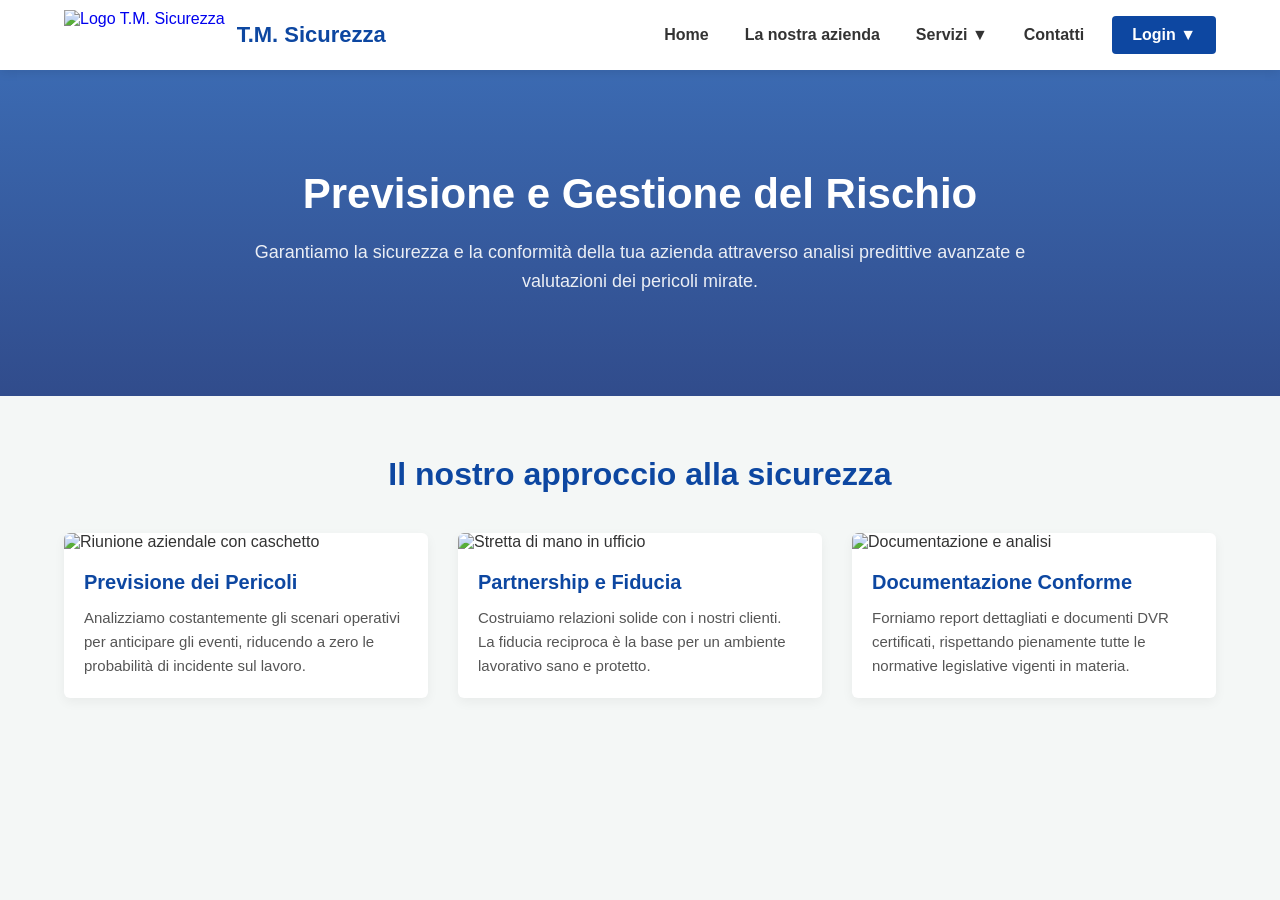
==== index.html @ 2ddda4a0 "Add files via upload" ====
<!DOCTYPE html>
<html lang="it">
<head>
    <meta charset="UTF-8">
    <meta name="viewport" content="width=device-width, initial-scale=1.0">
    <title>T.M. Sicurezza - Previsione Rischio</title>
    <!-- Collegamento al file CSS esterno -->
    <link rel="stylesheet" href="style.css">
</head>
<body>

    <!-- Barra di Navigazione -->
    <nav class="navbar">
        <div class="logo">
            <a href="index.html">
                <img src="FOTO/Logo.jpg" alt="Logo T.M. Sicurezza">
                <span>T.M. Sicurezza</span>
            </a>
        </div>
        <ul class="nav-links">
            <li><a href="index.html">Home</a></li>
            <li><a href="La nostra azienda.html">La nostra azienda</a></li>
            
            <!-- Menu a tendina Servizi -->
            <li class="dropdown-trigger">
                <a href="#">Servizi ▼</a>
                <ul class="dropdown">
                    <li><a href="Esempio di documentazione DVR.html">Esempio di documentazione DVR</a></li>
                    <li><a href="Calcolo della valutazione di Rischio.html">Calcolo della valutazione di Rischio</a></li>
                    <li><a href="Spiegazione della valutazione del Calcolo del RIschio e Pericolo.html">Spiegazione della valutazione</a></li>
                </ul>
            </li>
            
            <li><a href="Contatti.html">Contatti</a></li>
            
            <!-- Menu a tendina Login -->
            <li class="dropdown-trigger">
                <a href="#" class="login-btn">Login ▼</a>
                <ul class="dropdown dropdown-login">
                    <li><a href="Clienti.html">Clienti</a></li>
                    <li><a href="Dipendenti.html">Dipendenti</a></li>
                </ul>
            </li>
        </ul>
    </nav>

    <!-- Sezione Hero / Intestazione Principale -->
    <section class="hero">
        <h1>Previsione e Gestione del Rischio</h1>
        <p>Garantiamo la sicurezza e la conformità della tua azienda attraverso analisi predittive avanzate e valutazioni dei pericoli mirate.</p>
    </section>

    <!-- Sezione Aziendale con Griglia di Foto e Spiegazioni -->
    <section class="about-company">
        <div class="section-title">
            <h2>Il nostro approccio alla sicurezza</h2>
        </div>
        
        <div class="cards-container">
            <!-- Card 1: Riunione Aziendale -->
            <div class="card">
                <img src="FOTO/Caschetto.jpg" alt="Riunione aziendale con caschetto">
                <div class="card-content">
                    <h3>Previsione dei Pericoli</h3>
                    <p>Analizziamo costantemente gli scenari operativi per anticipare gli eventi, riducendo a zero le probabilità di incidente sul lavoro.</p>
                </div>
            </div>

            <!-- Card 2: Stretta di mano -->
            <div class="card">
                <img src="FOTO/StrettaDiMano.jpg" alt="Stretta di mano in ufficio">
                <div class="card-content">
                    <h3>Partnership e Fiducia</h3>
                    <p>Costruiamo relazioni solide con i nostri clienti. La fiducia reciproca è la base per un ambiente lavorativo sano e protetto.</p>
                </div>
            </div>

            <!-- Card 3: Documentazione -->
            <div class="card">
                <img src="FOTO/DocumentazioneFoto.jpg" alt="Documentazione e analisi">
                <div class="card-content">
                    <h3>Documentazione Conforme</h3>
                    <p>Forniamo report dettagliati e documenti DVR certificati, rispettando pienamente tutte le normative legislative vigenti in materia.</p>
                </div>
            </div>
        </div>
    </section>

</body>
</html>
---- style.css ----
/* Reset di base e impostazioni generali */
* {
    margin: 0;
    padding: 0;
    box-sizing: border-box;
    font-family: 'Segoe UI', Tahoma, Geneva, Verdana, sans-serif;
}

body {
    background-color: #f4f7f6;
    color: #333;
}

/* Barra di navigazione */
.navbar {
    display: flex;
    justify-content: space-between;
    align-items: center;
    background-color: #ffffff;
    padding: 10px 5%;
    box-shadow: 0 2px 10px rgba(0, 0, 0, 0.1);
    position: sticky;
    top: 0;
    z-index: 1000;
}

/* Allineamento Logo.jpg e Testo affiancato */
.logo a {
    text-decoration: none;
    display: flex;
    align-items: center;
    gap: 12px;
}

.logo img {
    height: 50px; /* Regola l'altezza del tuo logo */
    width: auto;
    object-fit: contain;
}

.logo span {
    font-size: 22px;
    font-weight: bold;
    color: #0d47a1;
}

/* Menu e Liste di Navigazione */
.nav-links {
    list-style: none;
    display: flex;
    align-items: center;
}

.nav-links li {
    position: relative;
}

.nav-links a {
    display: block;
    padding: 15px 18px;
    text-decoration: none;
    color: #333;
    font-weight: 600;
    transition: color 0.3s;
}

.nav-links a:hover {
    color: #0d47a1;
}

/* Struttura Menu a Tendina (Servizi e Login) */
.dropdown {
    display: none;
    position: absolute;
    top: 100%;
    left: 0;
    background-color: #ffffff;
    box-shadow: 0 8px 16px rgba(0,0,0,0.15);
    width: 280px;
    border-radius: 4px;
    list-style: none;
    border-top: 3px solid #0d47a1;
}

/* Tende a destra per il login per non farlo uscire dallo schermo */
.dropdown-login {
    left: auto;
    right: 0;
    width: 180px;
}

/* Mostra il menu al passaggio del mouse */
.dropdown-trigger:hover .dropdown {
    display: block;
}

.dropdown li a {
    padding: 12px 20px;
    font-size: 14px;
    font-weight: normal;
    color: #555;
}

.dropdown li a:hover {
    background-color: #f0f4f8;
    color: #0d47a1;
}

/* Stile del Pulsante Login principale */
.login-btn {
    background-color: #0d47a1;
    color: #ffffff !important;
    padding: 10px 20px !important;
    border-radius: 4px;
    margin-left: 10px;
    transition: background 0.3s;
}

.login-btn:hover {
    background-color: #002171;
}

/* Sezione Hero / Copertina */
.hero {
    display: flex;
    flex-direction: column;
    align-items: center;
    text-align: center;
    padding: 100px 20px;
    background: linear-gradient(rgba(13, 71, 161, 0.8), rgba(0, 33, 113, 0.8));
    color: #fff;
}

.hero h1 {
    font-size: 42px;
    margin-bottom: 20px;
}

.hero p {
    font-size: 18px;
    max-width: 800px;
    line-height: 1.6;
    opacity: 0.9;
}

/* Griglia per Contenuti Home Page */
.about-company {
    padding: 60px 5%;
    background-color: #f4f7f6;
}

.section-title {
    text-align: center;
    margin-bottom: 40px;
}

.section-title h2 {
    font-size: 32px;
    color: #0d47a1;
}

/* Griglia reattiva (Tablet, PC, Mobile) */
.cards-container {
    display: grid;
    grid-template-columns: repeat(auto-fit, minmax(280px, 1fr));
    gap: 30px;
}

.card {
    background: #fff;
    border-radius: 6px;
    overflow: hidden;
    box-shadow: 0 4px 12px rgba(0,0,0,0.05);
    transition: transform 0.3s, box-shadow 0.3s;
}

.card:hover {
    transform: translateY(-5px);
    box-shadow: 0 10px 20px rgba(0,0,0,0.1);
}

.card img {
    width: 100%;
    height: 220px;
    object-fit: cover;
}

.card-content {
    padding: 20px;
}

.card-content h3 {
    font-size: 20px;
    margin-bottom: 12px;
    color: #0d47a1;
}

.card-content p {
    font-size: 15px;
    line-height: 1.6;
    color: #555;
}

/* Adattamento per Schermi Mobile */
@media (max-width: 900px) {
    .navbar {
        flex-direction: column;
        gap: 15px;
        padding: 15px;
    }
    
    .nav-links {
        width: 100%;
        justify-content: center;
        flex-wrap: wrap;
    }
    
    .nav-links a {
        padding: 10px;
        font-size: 14px;
    }
    
    .dropdown {
        position: static;
        width: 100%;
        box-shadow: none;
        border-left: 2px solid #0d47a1;
        border-top: none;
    }
}
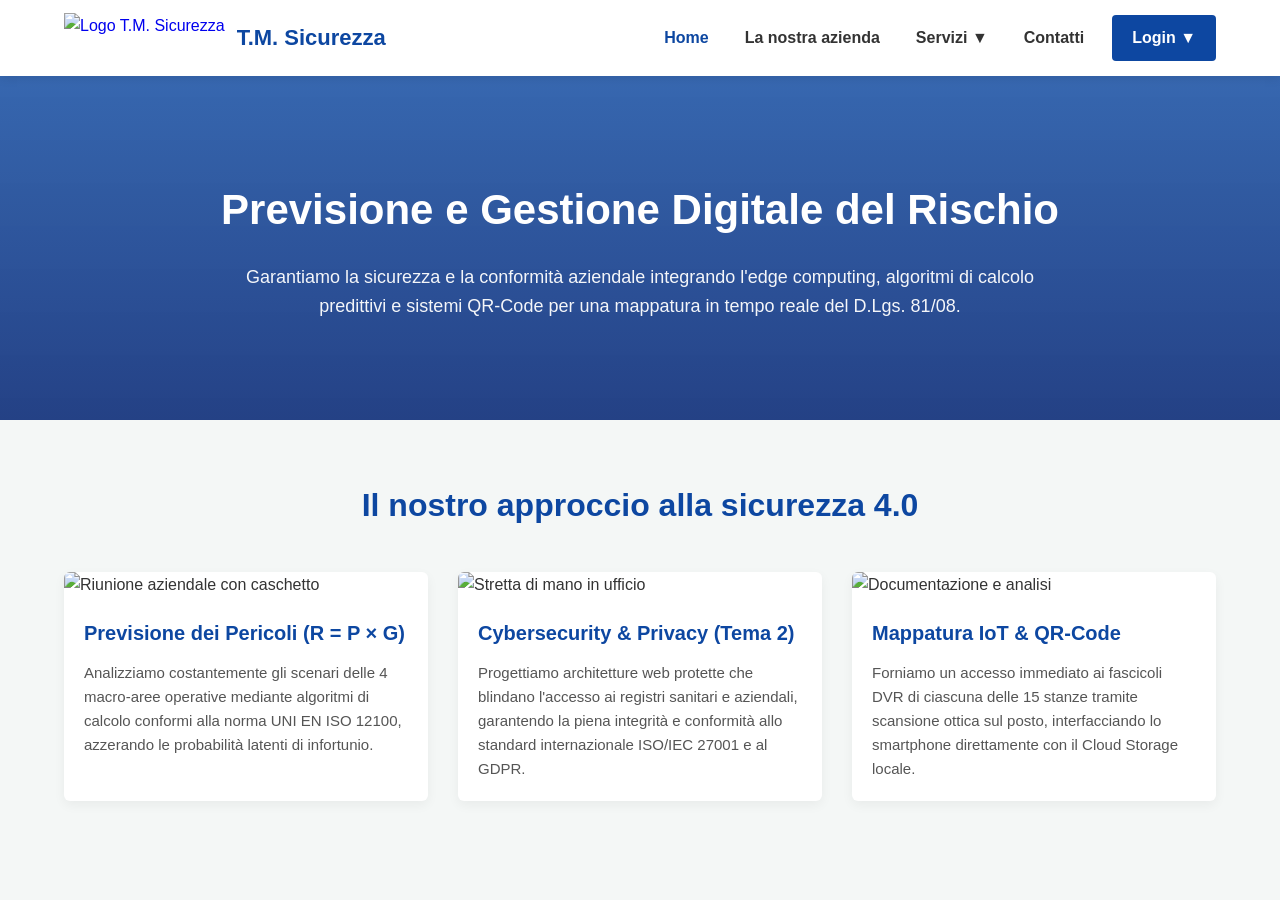
==== commit 3cd99efd: "Add files via upload" ====
--- a/index.html
+++ b/index.html
@@ -1,29 +1,51 @@
+<!-- Questa riga dice al browser che il file è un documento HTML moderno (HTML5) -->
 <!DOCTYPE html>
+
+<!-- Apre il documento HTML e definisce l'italiano ("it") come lingua principale per i motori di ricerca e i traduttori -->
 <html lang="it">
+
 <head>
+    <!-- Definisce la codifica dei caratteri universale (UTF-8) per visualizzare correttamente accenti e simboli -->
     <meta charset="UTF-8">
+    
+    <!-- Rende il sito "responsive", cioè fa in modo che si adatti automaticamente agli schermi di smartphone, tablet e PC -->
     <meta name="viewport" content="width=device-width, initial-scale=1.0">
-    <title>T.M. Sicurezza - Previsione Rischio</title>
-    <!-- Collegamento al file CSS esterno -->
+    
+    <!-- Titolo accademico e professionale per la tesi di laurea L-31 -->
+    <title>T.M. Sicurezza - Previsione Rischio & IoT Management</title>
+    
+    <!-- Collega questo file HTML al file esterno "style.css" che contiene tutte le regole grafiche e i colori -->
     <link rel="stylesheet" href="style.css">
 </head>
+
 <body>
 
-    <!-- Barra di Navigazione -->
+    <!-- Intestazione principale della pagina: contiene la barra di navigazione fissa e stabilizzata -->
     <nav class="navbar">
+        
+        <!-- Contenitore del logo aziendale scritto sul lato sinistro della barra -->
         <div class="logo">
+            <!-- Un link che, se cliccato, riporta l'utente alla home page (index.html) -->
             <a href="index.html">
+                <!-- Mostra l'immagine del logo posizionata nella cartella FOTO -->
                 <img src="FOTO/Logo.jpg" alt="Logo T.M. Sicurezza">
+                <!-- Testo scritto a fianco all'immagine del logo -->
                 <span>T.M. Sicurezza</span>
             </a>
         </div>
+        
+        <!-- Inizio della lista dei link di navigazione (il menu stabilizzato per mobile) -->
         <ul class="nav-links">
-            <li><a href="index.html">Home</a></li>
+            <!-- Primo elemento del menu: un link semplice che porta alla Home -->
+            <li><a href="index.html" class="active">Home</a></li>
+            
+            <!-- Secondo elemento del menu: un link che porta alla pagina di presentazione aziendale -->
             <li><a href="La nostra azienda.html">La nostra azienda</a></li>
             
-            <!-- Menu a tendina Servizi -->
+            <!-- Terzo elemento: menu a tendina Servizi abilitato per dispositivi mobili -->
             <li class="dropdown-trigger">
                 <a href="#">Servizi ▼</a>
+                <!-- Sotto-lista che contiene i servizi offerti -->
                 <ul class="dropdown">
                     <li><a href="Esempio di documentazione DVR.html">Esempio di documentazione DVR</a></li>
                     <li><a href="Calcolo della valutazione di Rischio.html">Calcolo della valutazione di Rischio</a></li>
@@ -31,60 +53,103 @@
                 </ul>
             </li>
             
+            <!-- Quarto elemento del menu principale: link alla pagina dei contatti -->
             <li><a href="Contatti.html">Contatti</a></li>
             
-            <!-- Menu a tendina Login -->
+            <!-- Quinto elemento: menu a tendina dedicato al Login per l'accesso protetto dell'infrastruttura -->
             <li class="dropdown-trigger">
                 <a href="#" class="login-btn">Login ▼</a>
+                <!-- Sotto-lista per dividere l'accesso sicurizzato tra Clienti e Dipendenti -->
                 <ul class="dropdown dropdown-login">
-                    <li><a href="Clienti.html">Clienti</a></li>
-                    <li><a href="Dipendenti.html">Dipendenti</a></li>
+                    <li><a href="Clienti.html">Clienti Area Riservata</a></li>
+                    <li><a href="Dipendenti.html">Dipendenti & RSPP Portal</a></li>
                 </ul>
             </li>
         </ul>
     </nav>
 
-    <!-- Sezione Hero / Intestazione Principale -->
+    <!-- Sezione "Hero": grande fascia d'impatto visivo con focus accademico sulla digitalizzazione dei processi -->
     <section class="hero">
-        <h1>Previsione e Gestione del Rischio</h1>
-        <p>Garantiamo la sicurezza e la conformità della tua azienda attraverso analisi predittive avanzate e valutazioni dei pericoli mirate.</p>
+        <h1>Previsione e Gestione Digitale del Rischio</h1>
+        <p>Garantiamo la sicurezza e la conformità aziendale integrando l'edge computing, algoritmi di calcolo predittivi e sistemi QR-Code per una mappatura in tempo reale del D.Lgs. 81/08.</p>
     </section>
 
-    <!-- Sezione Aziendale con Griglia di Foto e Spiegazioni -->
+    <!-- Sezione informativa contenente la griglia delle caratteristiche aziendali e obiettivi di tesi -->
     <section class="about-company">
+        <!-- Contenitore del titolo di questa specifica sezione -->
         <div class="section-title">
-            <h2>Il nostro approccio alla sicurezza</h2>
+            <h2>Il nostro approccio alla sicurezza 4.0</h2>
         </div>
         
+        <!-- Contenitore generale (la griglia elastica responsiva) che racchiude le 3 schede informative -->
         <div class="cards-container">
-            <!-- Card 1: Riunione Aziendale -->
+            
+            <!-- Prima Scheda (Card 1): dedicata alla previsione dei pericoli e calcolo algoritmico -->
             <div class="card">
                 <img src="FOTO/Caschetto.jpg" alt="Riunione aziendale con caschetto">
                 <div class="card-content">
-                    <h3>Previsione dei Pericoli</h3>
-                    <p>Analizziamo costantemente gli scenari operativi per anticipare gli eventi, riducendo a zero le probabilità di incidente sul lavoro.</p>
+                    <h3>Previsione dei Pericoli (R = P × G)</h3>
+                    <p>Analizziamo costantemente gli scenari delle 4 macro-aree operative mediante algoritmi di calcolo conformi alla norma UNI EN ISO 12100, azzerando le probabilità latenti di infortunio.</p>
                 </div>
             </div>
 
-            <!-- Card 2: Stretta di mano -->
+            <!-- Seconda Scheda (Card 2): dedicata alla partnership e sicurezza dei dati -->
             <div class="card">
                 <img src="FOTO/StrettaDiMano.jpg" alt="Stretta di mano in ufficio">
                 <div class="card-content">
-                    <h3>Partnership e Fiducia</h3>
-                    <p>Costruiamo relazioni solide con i nostri clienti. La fiducia reciproca è la base per un ambiente lavorativo sano e protetto.</p>
+                    <h3>Cybersecurity & Privacy (Tema 2)</h3>
+                    <p>Progettiamo architetture web protette che blindano l'accesso ai registri sanitari e aziendali, garantendo la piena integrità e conformità allo standard internazionale ISO/IEC 27001 e al GDPR.</p>
                 </div>
             </div>
 
-            <!-- Card 3: Documentazione -->
+            <!-- Terza Scheda (Card 3): dedicata alla documentazione digitale e all'accesso istantaneo tramite QR -->
             <div class="card">
                 <img src="FOTO/DocumentazioneFoto.jpg" alt="Documentazione e analisi">
                 <div class="card-content">
-                    <h3>Documentazione Conforme</h3>
-                    <p>Forniamo report dettagliati e documenti DVR certificati, rispettando pienamente tutte le normative legislative vigenti in materia.</p>
+                    <h3>Mappatura IoT & QR-Code</h3>
+                    <p>Forniamo un accesso immediato ai fascicoli DVR di ciascuna delle 15 stanze tramite scansione ottica sul posto, interfacciando lo smartphone direttamente con il Cloud Storage locale.</p>
                 </div>
             </div>
         </div>
     </section>
 
+    <!-- Script Javascript integrato esclusivamente per sanare il click del menu a tendina sui telefoni touch screen -->
+    <script>
+        document.addEventListener('DOMContentLoaded', () => {
+            const triggers = document.querySelectorAll('.dropdown-trigger');
+            
+            triggers.forEach(trigger => {
+                trigger.addEventListener('click', function(e) {
+                    // Se siamo su un dispositivo mobile/touch screen impediamo la chiusura anomala
+                    if (window.innerWidth <= 900) {
+                        const dropdown = this.querySelector('.dropdown');
+                        const isOpen = dropdown.style.display === 'block';
+                        
+                        // Chiude tutti gli altri menu aperti per evitare sovrapposizioni grafiche
+                        document.querySelectorAll('.dropdown').forEach(d => d.style.display = 'none');
+                        
+                        // Inverte lo stato di apertura della tendina selezionata
+                        dropdown.style.display = isOpen ? 'none' : 'block';
+                        
+                        // Evita che il click propaghi bloccando il touch
+                        if(e.target.parentElement === this || e.target === this.querySelector('a')) {
+                            e.preventDefault();
+                        }
+                    }
+                });
+            });
+            
+            // Chiude i menu se l'utente clicca in un qualsiasi punto vuoto fuori dalla navbar
+            document.addEventListener('click', (e) => {
+                if (!e.target.closest('.dropdown-trigger')) {
+                    document.querySelectorAll('.dropdown').forEach(d => {
+                        if (window.innerWidth <= 900) {
+                            d.style.display = 'none';
+                        }
+                    });
+                }
+            });
+        });
+    </script>
 </body>
 </html>
--- a/style.css
+++ b/style.css
@@ -1,4 +1,6 @@
-/* Reset di base e impostazioni generali */
+/* ==========================================================================
+   1. RESET GENERALE E CONFIGURAZIONE DI BASE
+   ========================================================================== */
 * {
     margin: 0;
     padding: 0;
@@ -9,9 +11,14 @@
 body {
     background-color: #f4f7f6;
     color: #333;
-}
-
-/* Barra di navigazione */
+    line-height: 1.6;
+    /* Evita lo sfarfallio orizzontale durante il rendering su mobile */
+    overflow-x: hidden; 
+}
+
+/* ==========================================================================
+   2. BARRA DI NAVIGAZIONE (NAVBAR) - COMPATTA E FISSA
+   ========================================================================== */
 .navbar {
     display: flex;
     justify-content: space-between;
@@ -19,12 +26,12 @@
     background-color: #ffffff;
     padding: 10px 5%;
     box-shadow: 0 2px 10px rgba(0, 0, 0, 0.1);
+    /* Blocca stabilmente la barra in cima allo schermo senza flickering */
     position: sticky;
     top: 0;
     z-index: 1000;
 }
 
-/* Allineamento Logo.jpg e Testo affiancato */
 .logo a {
     text-decoration: none;
     display: flex;
@@ -33,7 +40,7 @@
 }
 
 .logo img {
-    height: 50px; /* Regola l'altezza del tuo logo */
+    height: 50px;
     width: auto;
     object-fit: contain;
 }
@@ -44,7 +51,6 @@
     color: #0d47a1;
 }
 
-/* Menu e Liste di Navigazione */
 .nav-links {
     list-style: none;
     display: flex;
@@ -64,11 +70,14 @@
     transition: color 0.3s;
 }
 
-.nav-links a:hover {
-    color: #0d47a1;
-}
-
-/* Struttura Menu a Tendina (Servizi e Login) */
+.nav-links a:hover,
+.nav-links a.active {
+    color: #0d47a1;
+}
+
+/* ==========================================================================
+   3. ARCHITETTURA DEI MENU A TENDINA (DROPDOWN) - STABILIZZATI
+   ========================================================================== */
 .dropdown {
     display: none;
     position: absolute;
@@ -82,16 +91,17 @@
     border-top: 3px solid #0d47a1;
 }
 
-/* Tende a destra per il login per non farlo uscire dallo schermo */
 .dropdown-login {
     left: auto;
     right: 0;
     width: 180px;
 }
 
-/* Mostra il menu al passaggio del mouse */
-.dropdown-trigger:hover .dropdown {
-    display: block;
+/* Attivazione nativa per mouse (PC Desktop) */
+@media (min-width: 901px) {
+    .dropdown-trigger:hover .dropdown {
+        display: block;
+    }
 }
 
 .dropdown li a {
@@ -106,44 +116,49 @@
     color: #0d47a1;
 }
 
-/* Stile del Pulsante Login principale */
+/* Pulsante Login */
 .login-btn {
     background-color: #0d47a1;
     color: #ffffff !important;
     padding: 10px 20px !important;
     border-radius: 4px;
     margin-left: 10px;
-    transition: background 0.3s;
+    transition: background-color 0.3s;
 }
 
 .login-btn:hover {
     background-color: #002171;
 }
 
-/* Sezione Hero / Copertina */
+/* ==========================================================================
+   4. SEZIONE COPERTINA (HERO SECTOR)
+   ========================================================================== */
 .hero {
     display: flex;
     flex-direction: column;
     align-items: center;
     text-align: center;
     padding: 100px 20px;
-    background: linear-gradient(rgba(13, 71, 161, 0.8), rgba(0, 33, 113, 0.8));
+    background: linear-gradient(rgba(13, 71, 161, 0.82), rgba(0, 33, 113, 0.85)), url('FOTO/SfondoHero.jpg') center/cover no-repeat;
     color: #fff;
 }
 
 .hero h1 {
     font-size: 42px;
     margin-bottom: 20px;
+    font-weight: 700;
 }
 
 .hero p {
     font-size: 18px;
     max-width: 800px;
     line-height: 1.6;
-    opacity: 0.9;
-}
-
-/* Griglia per Contenuti Home Page */
+    opacity: 0.95;
+}
+
+/* ==========================================================================
+   5. GRIGLIA INFORMATIVA DELLE CARATTERISTICHE (CARDS)
+   ========================================================================== */
 .about-company {
     padding: 60px 5%;
     background-color: #f4f7f6;
@@ -159,7 +174,6 @@
     color: #0d47a1;
 }
 
-/* Griglia reattiva (Tablet, PC, Mobile) */
 .cards-container {
     display: grid;
     grid-template-columns: repeat(auto-fit, minmax(280px, 1fr));
@@ -197,34 +211,56 @@
 
 .card-content p {
     font-size: 15px;
-    line-height: 1.6;
     color: #555;
 }
 
-/* Adattamento per Schermi Mobile */
+/* ==========================================================================
+   6. OTTIMIZZAZIONE INTERFACCIA RESPONSIVE PER DISPOSITIVI MOBILI (TOUCH)
+   ========================================================================== */
 @media (max-width: 900px) {
     .navbar {
         flex-direction: column;
         gap: 15px;
         padding: 15px;
     }
-    
+
     .nav-links {
         width: 100%;
         justify-content: center;
         flex-wrap: wrap;
     }
-    
+
     .nav-links a {
-        padding: 10px;
+        padding: 10px 12px;
         font-size: 14px;
     }
-    
+
+    .login-btn {
+        margin-left: 0;
+        margin-top: 5px;
+    }
+
+    /* Trasformazione strutturale dei menu a tendina su smartphone */
     .dropdown {
         position: static;
         width: 100%;
         box-shadow: none;
-        border-left: 2px solid #0d47a1;
+        border-left: 3px solid #0d47a1;
         border-top: none;
-    }
-}
+        background-color: #fafafa;
+        margin-top: 5px;
+        border-radius: 0;
+    }
+    
+    .dropdown-login {
+        right: auto;
+    }
+
+    .hero h1 {
+        font-size: 30px;
+    }
+
+    .hero p {
+        font-size: 15px;
+    }
+}
